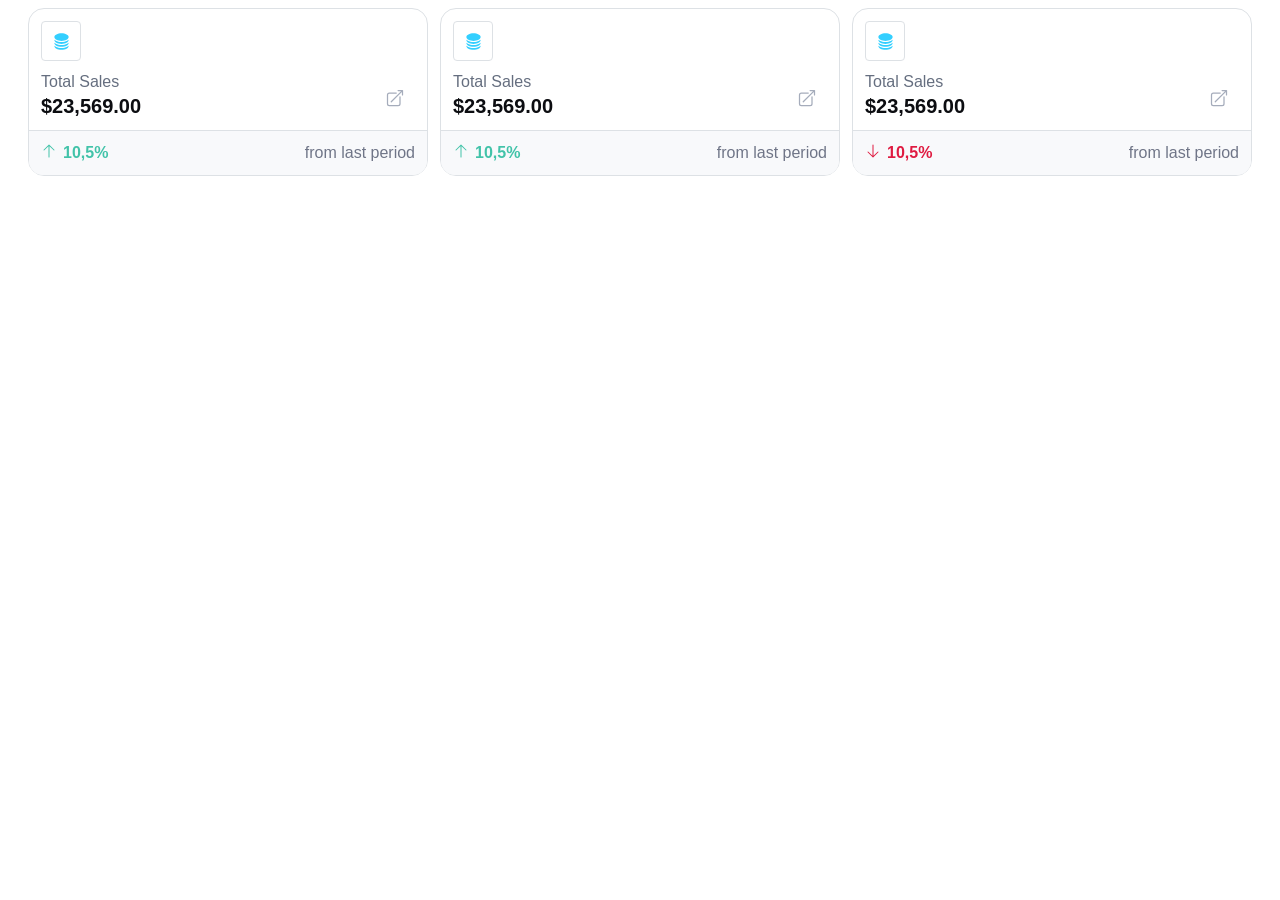
==== class-1/index.html @ 72c67030 "feat:Primeira aula html-css" ====
<!DOCTYPE html>
<html lang="pt">
<head>
  <meta charset="UTF-8">
  <meta name="viewport" content="width=device-width, initial-scale=1.0">
  <link rel="stylesheet" href="style.css">
  <title>Aula 01 - html & css</title>
</head>
<body>
    <div class="cards">
      <div class="card">
        <div class="card__header">
          <div class="icon icon--blue icon--border">
            <svg xmlns="http://www.w3.org/2000/svg" viewBox="0 0 24 24" fill="currentColor" class="w-6 h-6">
              <path d="M21 6.375c0 2.692-4.03 4.875-9 4.875S3 9.067 3 6.375 7.03 1.5 12 1.5s9 2.183 9 4.875Z" />
              <path d="M12 12.75c2.685 0 5.19-.586 7.078-1.609a8.283 8.283 0 0 0 1.897-1.384c.016.121.025.244.025.368C21 12.817 16.97 15 12 15s-9-2.183-9-4.875c0-.124.009-.247.025-.368a8.285 8.285 0 0 0 1.897 1.384C6.809 12.164 9.315 12.75 12 12.75Z" />
              <path d="M12 16.5c2.685 0 5.19-.586 7.078-1.609a8.282 8.282 0 0 0 1.897-1.384c.016.121.025.244.025.368 0 2.692-4.03 4.875-9 4.875s-9-2.183-9-4.875c0-.124.009-.247.025-.368a8.284 8.284 0 0 0 1.897 1.384C6.809 15.914 9.315 16.5 12 16.5Z" />
              <path d="M12 20.25c2.685 0 5.19-.586 7.078-1.609a8.282 8.282 0 0 0 1.897-1.384c.016.121.025.244.025.368 0 2.692-4.03 4.875-9 4.875s-9-2.183-9-4.875c0-.124.009-.247.025-.368a8.284 8.284 0 0 0 1.897 1.384C6.809 19.664 9.315 20.25 12 20.25Z" />
            </svg>        
          </div>
        </div>
        <div class="card__body">
          <div class="group">
            <span class="group__label">Total Sales</span>
            <p class="group__value">$23,569.00</p>
          </div>
  
          <div class="icon icon--green">
            <svg xmlns="http://www.w3.org/2000/svg" viewBox="0 0 24 24" fill="currentColor" class="w-6 h-6">
              <path fill-rule="evenodd" d="M15.75 2.25H21a.75.75 0 0 1 .75.75v5.25a.75.75 0 0 1-1.5 0V4.81L8.03 17.03a.75.75 0 0 1-1.06-1.06L19.19 3.75h-3.44a.75.75 0 0 1 0-1.5Zm-10.5 4.5a1.5 1.5 0 0 0-1.5 1.5v10.5a1.5 1.5 0 0 0 1.5 1.5h10.5a1.5 1.5 0 0 0 1.5-1.5V10.5a.75.75 0 0 1 1.5 0v8.25a3 3 0 0 1-3 3H5.25a3 3 0 0 1-3-3V8.25a3 3 0 0 1 3-3h8.25a.75.75 0 0 1 0 1.5H5.25Z" clip-rule="evenodd" />
            </svg>          
          </div>
  
        </div>
        <div class="card__footer">
          <div class="group__percentage" data-trend="up">
            <span class="percentage__icon">
              <svg xmlns="http://www.w3.org/2000/svg" viewBox="0 0 24 24" fill="currentColor" class="w-6 h-6">
              <path fill-rule="evenodd" d="M11.47 2.47a.75.75 0 0 1 1.06 0l7.5 7.5a.75.75 0 1 1-1.06 1.06l-6.22-6.22V21a.75.75 0 0 1-1.5 0V4.81l-6.22 6.22a.75.75 0 1 1-1.06-1.06l7.5-7.5Z" clip-rule="evenodd" />
            </svg>
            </span>
            <span class="percentage__value">10,5%</span>
          </div>
          <p class="percentage__period">from last period</p>
        </div>
      </div>
      <div class="card">
        <div class="card__header">
          <div class="icon icon--blue icon--border">
            <svg xmlns="http://www.w3.org/2000/svg" viewBox="0 0 24 24" fill="currentColor" class="w-6 h-6">
              <path d="M21 6.375c0 2.692-4.03 4.875-9 4.875S3 9.067 3 6.375 7.03 1.5 12 1.5s9 2.183 9 4.875Z" />
              <path d="M12 12.75c2.685 0 5.19-.586 7.078-1.609a8.283 8.283 0 0 0 1.897-1.384c.016.121.025.244.025.368C21 12.817 16.97 15 12 15s-9-2.183-9-4.875c0-.124.009-.247.025-.368a8.285 8.285 0 0 0 1.897 1.384C6.809 12.164 9.315 12.75 12 12.75Z" />
              <path d="M12 16.5c2.685 0 5.19-.586 7.078-1.609a8.282 8.282 0 0 0 1.897-1.384c.016.121.025.244.025.368 0 2.692-4.03 4.875-9 4.875s-9-2.183-9-4.875c0-.124.009-.247.025-.368a8.284 8.284 0 0 0 1.897 1.384C6.809 15.914 9.315 16.5 12 16.5Z" />
              <path d="M12 20.25c2.685 0 5.19-.586 7.078-1.609a8.282 8.282 0 0 0 1.897-1.384c.016.121.025.244.025.368 0 2.692-4.03 4.875-9 4.875s-9-2.183-9-4.875c0-.124.009-.247.025-.368a8.284 8.284 0 0 0 1.897 1.384C6.809 19.664 9.315 20.25 12 20.25Z" />
            </svg>        
          </div>
        </div>
        <div class="card__body">
          <div class="group">
            <span class="group__label">Total Sales</span>
            <p class="group__value">$23,569.00</p>
          </div>
  
          <div class="icon icon--green">
            <svg xmlns="http://www.w3.org/2000/svg" viewBox="0 0 24 24" fill="currentColor" class="w-6 h-6">
              <path fill-rule="evenodd" d="M15.75 2.25H21a.75.75 0 0 1 .75.75v5.25a.75.75 0 0 1-1.5 0V4.81L8.03 17.03a.75.75 0 0 1-1.06-1.06L19.19 3.75h-3.44a.75.75 0 0 1 0-1.5Zm-10.5 4.5a1.5 1.5 0 0 0-1.5 1.5v10.5a1.5 1.5 0 0 0 1.5 1.5h10.5a1.5 1.5 0 0 0 1.5-1.5V10.5a.75.75 0 0 1 1.5 0v8.25a3 3 0 0 1-3 3H5.25a3 3 0 0 1-3-3V8.25a3 3 0 0 1 3-3h8.25a.75.75 0 0 1 0 1.5H5.25Z" clip-rule="evenodd" />
            </svg>          
          </div>
  
        </div>
        <div class="card__footer">
          <div class="group__percentage" data-trend="up">
            <span class="percentage__icon">
              <svg xmlns="http://www.w3.org/2000/svg" viewBox="0 0 24 24" fill="currentColor" class="w-6 h-6">
              <path fill-rule="evenodd" d="M11.47 2.47a.75.75 0 0 1 1.06 0l7.5 7.5a.75.75 0 1 1-1.06 1.06l-6.22-6.22V21a.75.75 0 0 1-1.5 0V4.81l-6.22 6.22a.75.75 0 1 1-1.06-1.06l7.5-7.5Z" clip-rule="evenodd" />
            </svg>
            </span>
            <span class="percentage__value">10,5%</span>
          </div>
          <p class="percentage__period">from last period</p>
        </div>
      </div>
      <div class="card">
        <div class="card__header">
          <div class="icon icon--blue icon--border">
            <svg xmlns="http://www.w3.org/2000/svg" viewBox="0 0 24 24" fill="currentColor" class="w-6 h-6">
              <path d="M21 6.375c0 2.692-4.03 4.875-9 4.875S3 9.067 3 6.375 7.03 1.5 12 1.5s9 2.183 9 4.875Z" />
              <path d="M12 12.75c2.685 0 5.19-.586 7.078-1.609a8.283 8.283 0 0 0 1.897-1.384c.016.121.025.244.025.368C21 12.817 16.97 15 12 15s-9-2.183-9-4.875c0-.124.009-.247.025-.368a8.285 8.285 0 0 0 1.897 1.384C6.809 12.164 9.315 12.75 12 12.75Z" />
              <path d="M12 16.5c2.685 0 5.19-.586 7.078-1.609a8.282 8.282 0 0 0 1.897-1.384c.016.121.025.244.025.368 0 2.692-4.03 4.875-9 4.875s-9-2.183-9-4.875c0-.124.009-.247.025-.368a8.284 8.284 0 0 0 1.897 1.384C6.809 15.914 9.315 16.5 12 16.5Z" />
              <path d="M12 20.25c2.685 0 5.19-.586 7.078-1.609a8.282 8.282 0 0 0 1.897-1.384c.016.121.025.244.025.368 0 2.692-4.03 4.875-9 4.875s-9-2.183-9-4.875c0-.124.009-.247.025-.368a8.284 8.284 0 0 0 1.897 1.384C6.809 19.664 9.315 20.25 12 20.25Z" />
            </svg>        
          </div>
        </div>
        <div class="card__body">
          <div class="group">
            <span class="group__label">Total Sales</span>
            <p class="group__value">$23,569.00</p>
          </div>
  
          <div class="icon icon--green">
            <svg xmlns="http://www.w3.org/2000/svg" viewBox="0 0 24 24" fill="currentColor" class="w-6 h-6">
              <path fill-rule="evenodd" d="M15.75 2.25H21a.75.75 0 0 1 .75.75v5.25a.75.75 0 0 1-1.5 0V4.81L8.03 17.03a.75.75 0 0 1-1.06-1.06L19.19 3.75h-3.44a.75.75 0 0 1 0-1.5Zm-10.5 4.5a1.5 1.5 0 0 0-1.5 1.5v10.5a1.5 1.5 0 0 0 1.5 1.5h10.5a1.5 1.5 0 0 0 1.5-1.5V10.5a.75.75 0 0 1 1.5 0v8.25a3 3 0 0 1-3 3H5.25a3 3 0 0 1-3-3V8.25a3 3 0 0 1 3-3h8.25a.75.75 0 0 1 0 1.5H5.25Z" clip-rule="evenodd" />
            </svg>          
          </div>
  
        </div>
        <div class="card__footer">
          <div class="group__percentage" data-trend="down">
            <span class="percentage__icon">
              <svg xmlns="http://www.w3.org/2000/svg" viewBox="0 0 24 24" fill="currentColor" class="w-6 h-6">
                <path fill-rule="evenodd" d="M12 2.25a.75.75 0 0 1 .75.75v16.19l6.22-6.22a.75.75 0 1 1 1.06 1.06l-7.5 7.5a.75.75 0 0 1-1.06 0l-7.5-7.5a.75.75 0 1 1 1.06-1.06l6.22 6.22V3a.75.75 0 0 1 .75-.75Z" clip-rule="evenodd" />
              </svg>            
            </span>
            <span class="percentage__value">10,5%</span>
          </div>
          <p class="percentage__period">from last period</p>
        </div>
      </div>
    </div>
</body>
</html>
---- class-1/style.css ----
* {
  box-sizing: border-box;
}

html {
  font-family: "Inter", sans-serif;
  font-weight: 400;
  color: #0C0D11;
}

p {
  margin: 0;
}

.cards {
  display: flex;
  justify-content: center;
  flex-wrap: wrap;
  gap: 12px;
}

.card {
  width: 100%;
  border: 1px solid #dde1e5;
  border-radius:  16px;
  max-width: 400px;
  min-width: 300px;
}

.card__header {
  padding: 12px 12px 0 12px;
}

.icon--border {
  border: 1px solid #dde1e5;
}

.icon {
  width: 40px;
  height: 40px;
  border-radius: 4px;
  background-color: transparent;
  display: flex;
  justify-content: center;
  align-items: center;
}

.icon svg {
  width: 50%;
  height: 50%;
}

.icon--blue svg {
  fill: #33CFFF;
}

.card__body {
  display: flex;
  justify-content: space-between;
  align-items: flex-end;
  padding: 12px 12px;
}

.group__label {
  display: inline-block;
  margin-bottom: 4px;
  color: #656E7F;
}

.group__value {
  font-size: 20px;
  font-weight: 700;
}


.icon--green svg {
  fill: #A5ACBB;
}

.card__footer {
  padding: 12px 12px;
  background: #F8F9FB;
  border-top: 1px solid #dde1e5;
  border-radius: 0 0 14px 14px;
  display: flex;
  justify-content: space-between;
  align-items: center;
}

.group__percentage {
  display: flex;
  font-weight: 700;
  align-items: center;
  gap: 6px;
}

.percentage__icon svg {
  width: 16px;
  height: 16px;
}

.group__percentage[data-trend="up"] {
  color: #42C3A9;
}
.group__percentage[data-trend="down"] {
  color: #DF1B41;
}

.percentage__period {
  color: #6F7587;
}
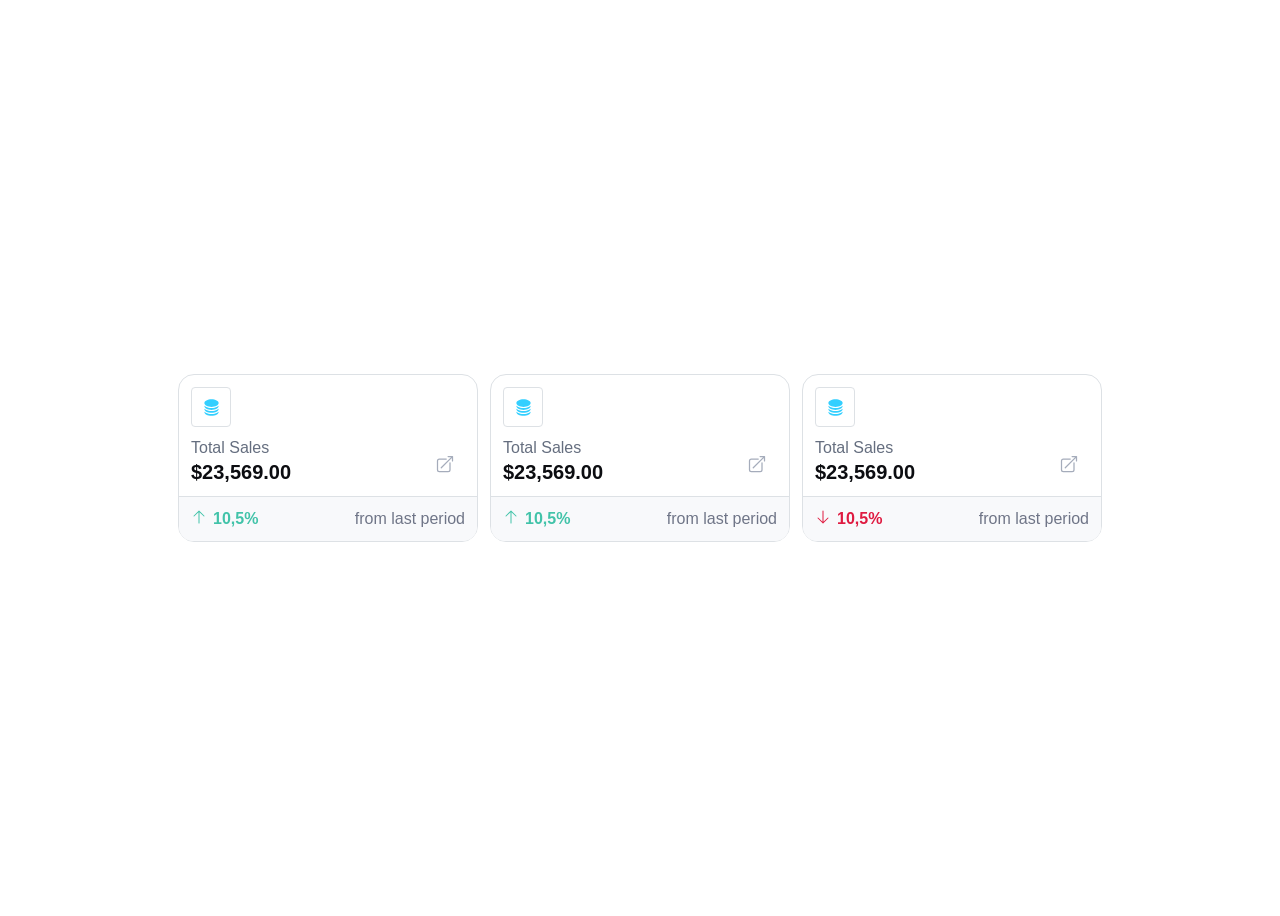
==== commit 44df4bce: "fix:Centralizando cards no ecrã e teste de responsividade simples" ====
--- a/class-1/index.html
+++ b/class-1/index.html
@@ -7,6 +7,8 @@
   <title>Aula 01 - html & css</title>
 </head>
 <body>
+  <div class="wrapp">
+
     <div class="cards">
       <div class="card">
         <div class="card__header">
@@ -117,5 +119,7 @@
         </div>
       </div>
     </div>
+
+  </div>
 </body>
 </html>
--- a/class-1/style.css
+++ b/class-1/style.css
@@ -12,10 +12,19 @@
   margin: 0;
 }
 
+.wrapp {
+  display: flex;
+  flex-direction: row;
+  justify-content: center;
+  align-items: center;
+  height: 100vh;
+}
+
 .cards {
   display: flex;
-  justify-content: center;
-  flex-wrap: wrap;
+  flex-direction: row;
+  justify-content: space-evenly;
+  flex-wrap: nowrap;
   gap: 12px;
 }
 
@@ -27,6 +36,7 @@
   min-width: 300px;
 }
 
+/*---- CARD HEADER ----*/
 .card__header {
   padding: 12px 12px 0 12px;
 }
@@ -54,6 +64,10 @@
   fill: #33CFFF;
 }
 
+/*---- END CARD HEADER ----*/
+
+/*---- CARD BODY ----*/
+
 .card__body {
   display: flex;
   justify-content: space-between;
@@ -76,7 +90,9 @@
 .icon--green svg {
   fill: #A5ACBB;
 }
+/*---- END CARD BODY ----*/
 
+/*---- CARD FOOTER ----*/
 .card__footer {
   padding: 12px 12px;
   background: #F8F9FB;
@@ -99,6 +115,13 @@
   height: 16px;
 }
 
+.percentage__period {
+  color: #6F7587;
+}
+/*---- END CARD FOOTER ----*/
+
+/*---- CARD DATA-TREND ----*/
+
 .group__percentage[data-trend="up"] {
   color: #42C3A9;
 }
@@ -106,6 +129,9 @@
   color: #DF1B41;
 }
 
-.percentage__period {
-  color: #6F7587;
-}+/*---- Simple Responsive ----*/
+@media (max-width: 960px) {
+  .cards {
+    flex-direction: column;
+  }
+}
